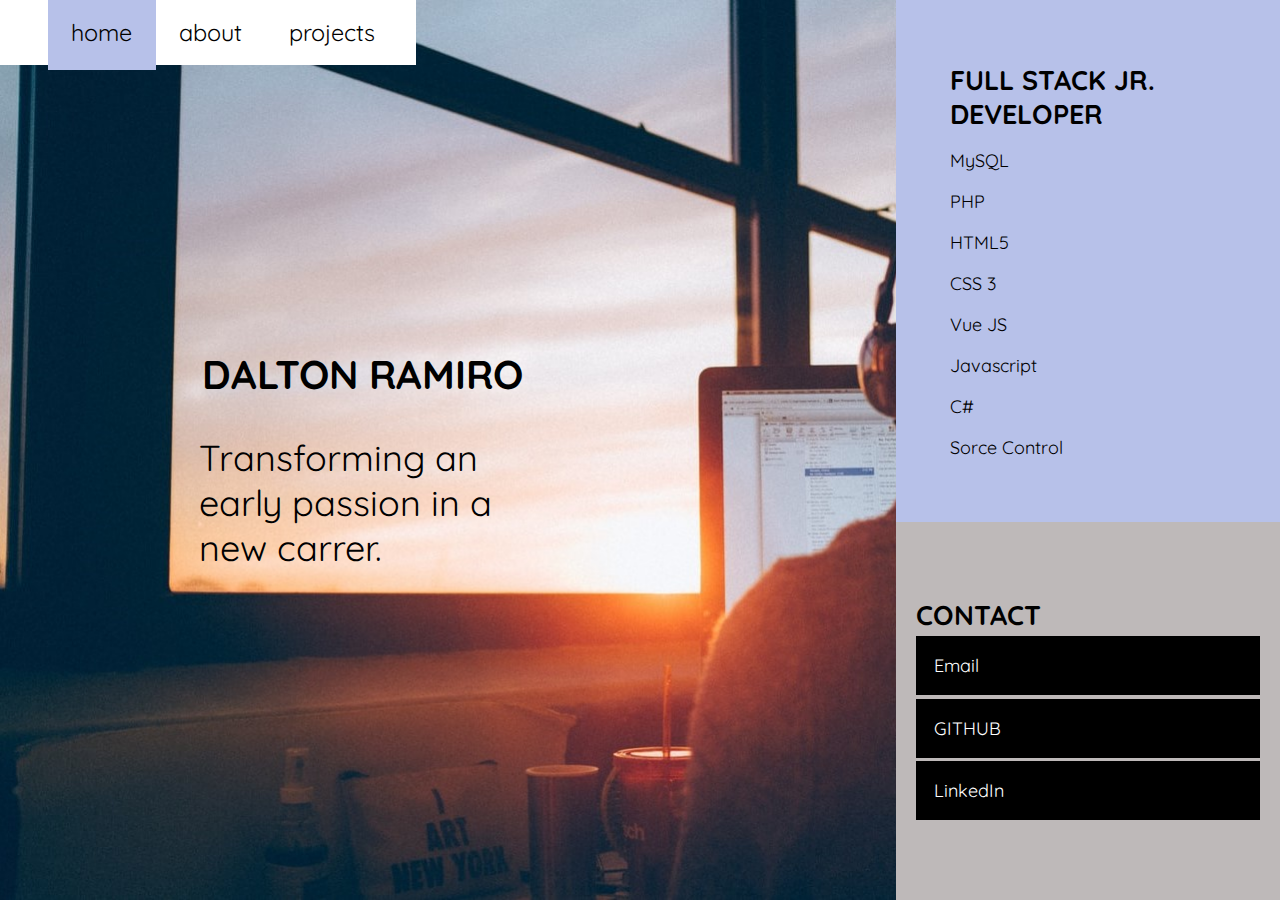
==== index.html @ 7834ac79 "First Commit" ====
<!DOCTYPE html>
<html lang="en">
  <head>
    <meta charset="UTF-8" />
    <meta name="viewport" content="width=device-width, initial-scale=1.0" />
    <meta http-equiv="X-UA-Compatible" content="ie=edge" />
    <link rel="stylesheet" href="css/main.css" />
    <title>Portifolio</title>
  </head>
  <body>
    <header>
      <nav>
        <ul>
          <li><a class="active" href="index.html">home</a></li>
          <li><a href="about.html">about</a></li>
          <li><a href="projects.html">projects</a></li>
        </ul>
      </nav>
    </header>

    <div class="wrapper">
      <section class="main">
        <div class="maininner">
          <h1>Dalton Ramiro</h1>
          <p>
            Transforming an early passion in a new carrer.
          </p>
        </div>
      </section>
      <section class="sidebar">
        <div class="sideinner">
          <h2>Full Stack Jr. Developer</h2>
          <p>MySQL</p>
          <p>PHP</p>
          <p>HTML5</p>
          <p>CSS 3</p>
          <p>Vue JS</p>
          <p>Javascript</p>
          <p>C#</p>
          <p>Sorce Control</p>
        </div>
      </section>
      <section class="contact">
        <div class="contactinner">
          <h2>contact</h2>
          <div class="blackbox">
            <a href="mailto:dalton_ramiro@hotmail.com">Email</a>
          </div>
          <div class="blackbox">
            <a href="https://github.com/carpazzo">GITHUB</a>
          </div>
          <div class="blackbox">
            <a href="https://www.linkedin.com/in/daltonramiro/">LinkedIn</a>
          </div>
        </div>
      </section>
    </div>
  </body>
</html>
---- css/main.css ----
@import url("https://fonts.googleapis.com/css?family=Quicksand&display=swap");
body,
html {
  margin: 0;
}

body {
  height: 100%;
  font-family: "Quicksand", sans-serif;
}

header {
  position: absolute;
  padding: 1em;
  z-index: 20;
  display: -webkit-box;
  display: -ms-flexbox;
  display: flex;
  -webkit-box-pack: justify;
      -ms-flex-pack: justify;
          justify-content: space-between;
  background: #f9f9f9;
}

header nav {
  padding-left: 30px;
  font-size: 1.2rem;
}

header a {
  text-decoration: none;
  color: black;
}

header nav ul {
  list-style-type: none;
  display: -webkit-box;
  display: -ms-flexbox;
  display: flex;
  -ms-flex-pack: distribute;
      justify-content: space-around;
  margin: 0;
  padding: 0;
}

header nav ul li a {
  padding: 1em;
  font-size: 1.3rem;
}

header nav ul .active {
  background-color: #b7c1e9;
  overflow: hidden;
}

.wrapper {
  display: -ms-grid;
  display: grid;
  -ms-grid-columns: auto;
      grid-template-columns: auto;
}

.wrapper section {
  padding: 3em;
}

.wrapper section h1,
.wrapper section h2 {
  text-transform: uppercase;
  margin: 0;
}

.wrapper section.main {
  background: url("../images/main.jpg");
  background-size: cover;
  padding-top: 6em;
}

.wrapper section.main h1 {
  font-size: 1.3rem;
  padding-left: 0.7em;
}

.wrapper section.main p {
  width: 60%;
  padding-left: 0.7em;
}

.wrapper section.about {
  background: url("../images/aboutback.jpg");
  background-size: cover;
  padding-top: 6em;
}

.wrapper section.about .aboutinner {
  background-color: white;
  padding: 2em;
}

.wrapper section.projects {
  background: url("../images/mobilecrop.jpg");
  background-size: cover;
  padding-top: 6em;
}

.wrapper section.sidebar {
  background-color: #b7c1e9;
}

.wrapper section.sidebar p {
  font-size: 1rem;
}

.wrapper .imgme {
  width: 250px;
  height: 250px;
}

.wrapper section.contact {
  background-color: #beb9b9;
}

.wrapper .blackbox {
  background-color: black;
  padding: 1em;
  margin-bottom: 0.2em;
  margin-top: 0.2em;
  width: calc(100% - 2em);
}

.wrapper .blackbox a {
  text-decoration: none;
  color: white;
}

.wrapper .site {
  border: 1px solid black;
  border-radius: 0.5em;
  padding: 2px 3px 2px 3px;
  text-decoration: none;
  background-color: #a3d7e4;
  margin-left: 1em;
}

.wrapper .repo {
  border: 1px solid black;
  border-radius: 0.5em;
  padding: 2px;
  text-decoration: none;
  background-color: #9a93bb;
  margin-left: 2em;
}

.wrapper .projects p {
  font-size: 22px;
}

@media only screen and (min-width: 768px) {
  html {
    font-size: 18px;
  }
}

@media only screen and (min-width: 1020px) {
  header {
    background: white;
    width: auto;
  }
  .wrapper {
    -ms-grid-columns: 70% auto;
        grid-template-columns: 70% auto;
    -ms-grid-rows: 60% auto;
        grid-template-rows: 60% auto;
        grid-template-areas: "main sidebar" "main contact";
    height: 100vh;
  }
  section.main {
    -ms-grid-row: 1;
    -ms-grid-row-span: 2;
    -ms-grid-column: 1;
    grid-area: main;
  }
  section.main .maininner {
    padding-left: 120px;
    font-size: 2em;
    width: 75%;
  }
  section.main .maininner h1 {
    font-size: 40px;
  }
  section.about {
    -ms-grid-row: 1;
    -ms-grid-row-span: 2;
    -ms-grid-column: 1;
    grid-area: main;
  }
  section.projects {
    -ms-grid-row: 1;
    -ms-grid-row-span: 2;
    -ms-grid-column: 1;
    grid-area: main;
  }
  section.sidebar {
    -ms-grid-row: 1;
    -ms-grid-column: 2;
    grid-area: sidebar;
  }
  section.contact {
    -ms-grid-row: 2;
    -ms-grid-column: 2;
    grid-area: contact;
    margin-top: -18px;
    padding: 20px;
  }
  section {
    display: -ms-grid;
    display: grid;
    -ms-grid-rows: auto;
        grid-template-rows: auto;
    -webkit-box-align: center;
        -ms-flex-align: center;
            align-items: center;
  }
}
/*# sourceMappingURL=main.css.map */
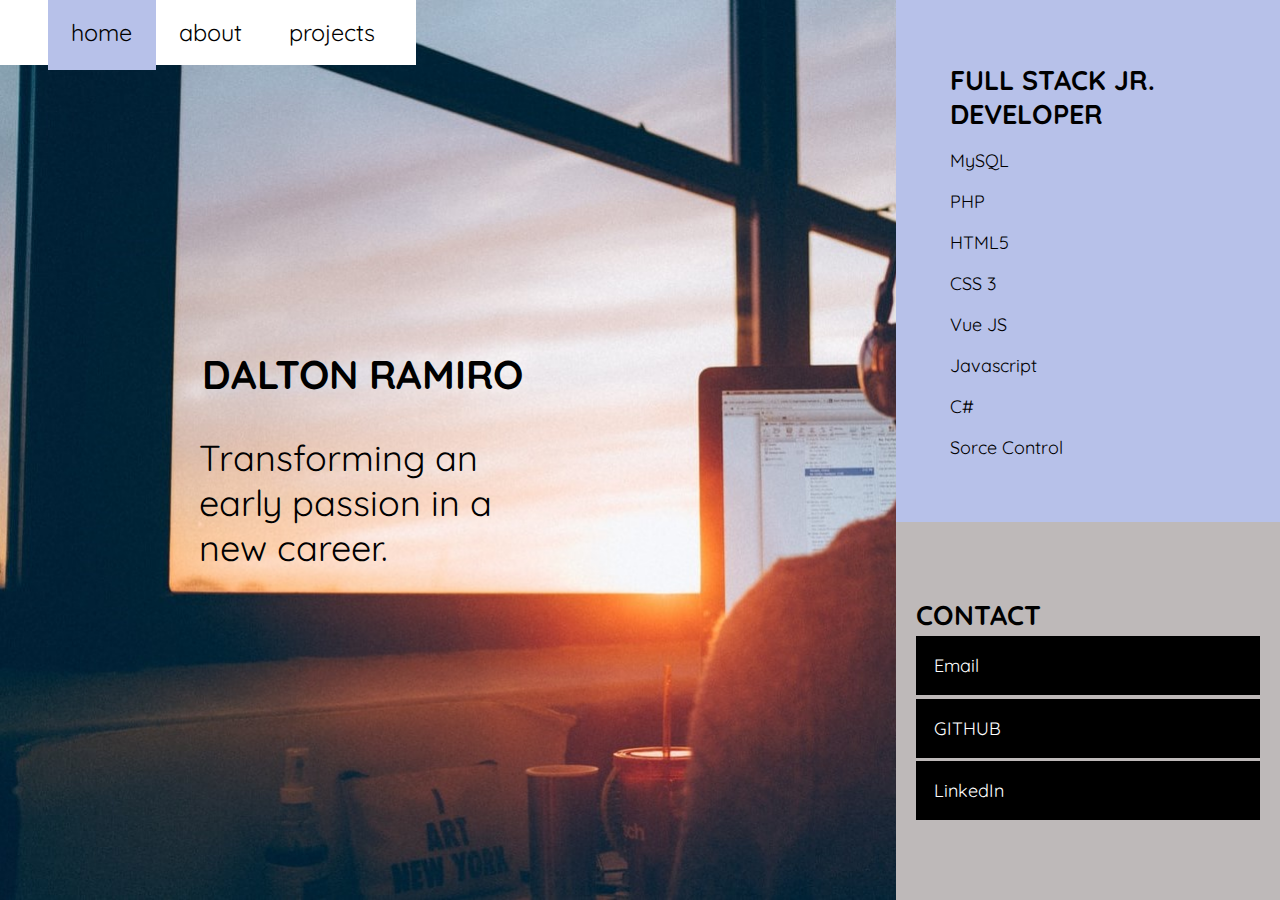
==== commit 3e72af27: "typo" ====
--- a/index.html
+++ b/index.html
@@ -4,6 +4,9 @@
     <meta charset="UTF-8" />
     <meta name="viewport" content="width=device-width, initial-scale=1.0" />
     <meta http-equiv="X-UA-Compatible" content="ie=edge" />
+    <meta name="description" content=" Dalton Ramiro searching for a change on the career,
+     self tought developer , doing courses at distance and online, strugling to choose the ide the framework or the path to follow , in search for enligthment.
+     #coder,#learningpath, #portifolio, #webdevelopment , #developer ,#career " >
     <link rel="stylesheet" href="css/main.css" />
     <title>Portifolio</title>
   </head>
@@ -23,7 +26,7 @@
         <div class="maininner">
           <h1>Dalton Ramiro</h1>
           <p>
-            Transforming an early passion in a new carrer.
+            Transforming an early passion in a new career.
           </p>
         </div>
       </section>
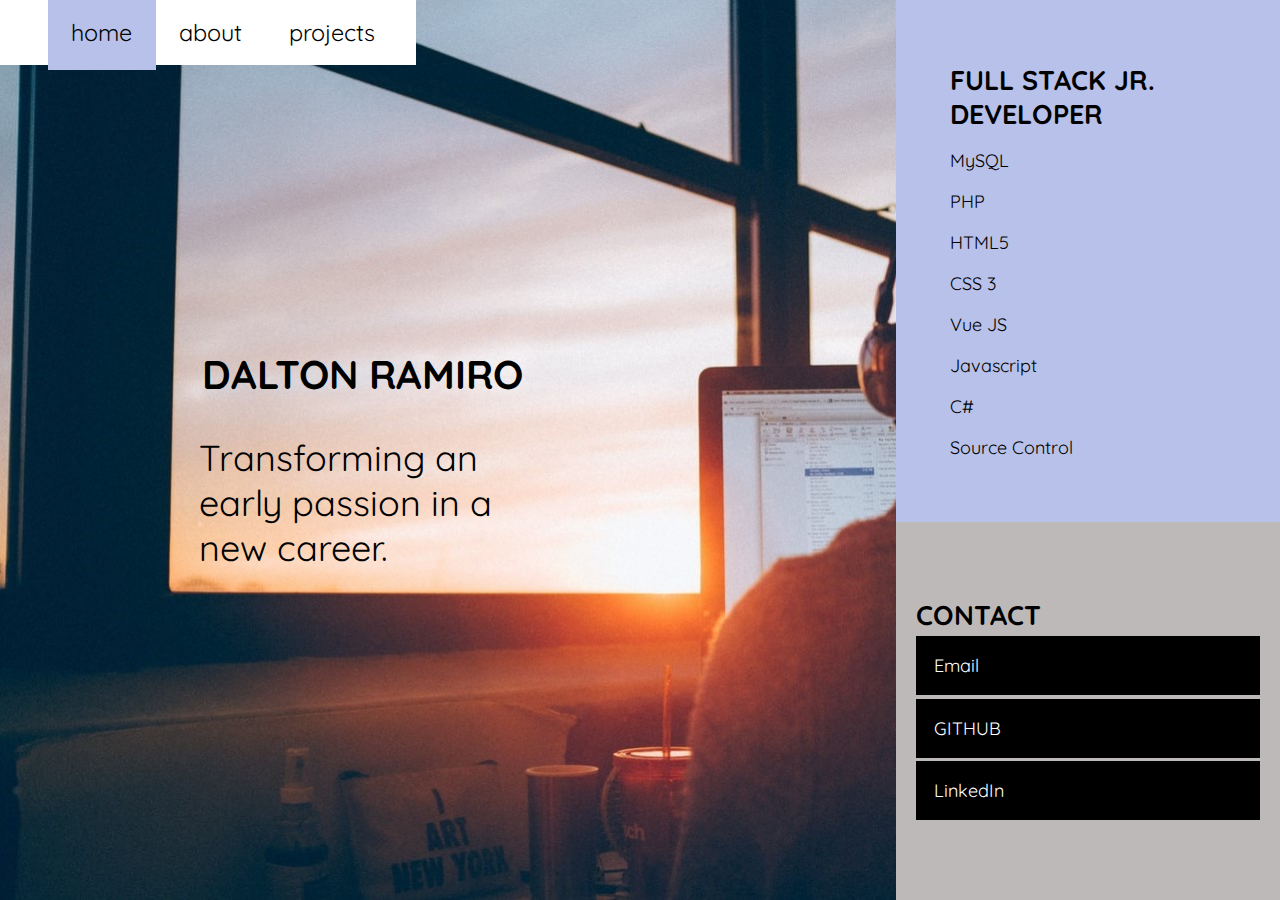
==== commit 83bdda14: "Update index.html" ====
--- a/index.html
+++ b/index.html
@@ -40,7 +40,7 @@
           <p>Vue JS</p>
           <p>Javascript</p>
           <p>C#</p>
-          <p>Sorce Control</p>
+          <p>Source Control</p>
         </div>
       </section>
       <section class="contact">
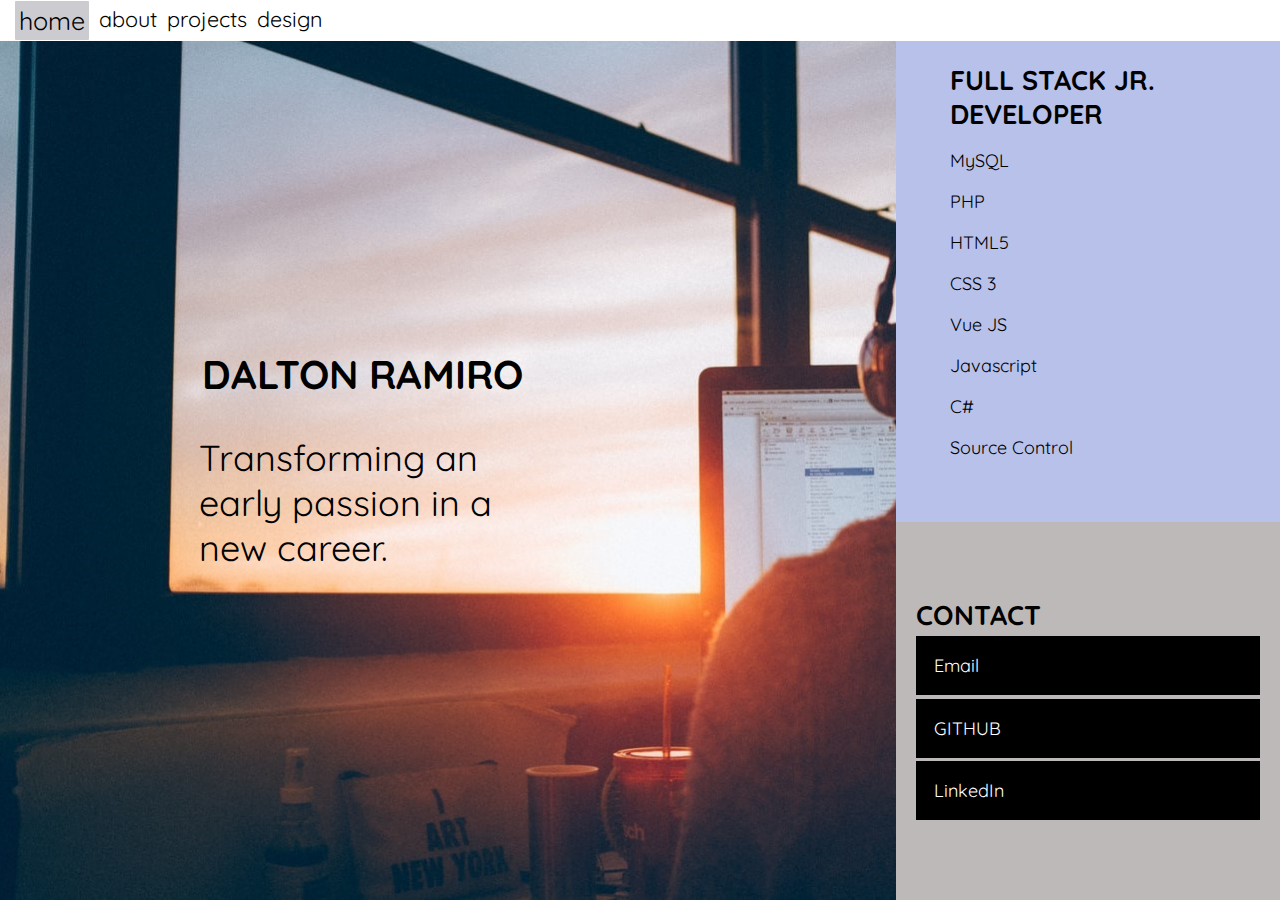
==== commit 4c33defc: "changes" ====
--- a/index.html
+++ b/index.html
@@ -4,11 +4,14 @@
     <meta charset="UTF-8" />
     <meta name="viewport" content="width=device-width, initial-scale=1.0" />
     <meta http-equiv="X-UA-Compatible" content="ie=edge" />
-    <meta name="description" content=" Dalton Ramiro searching for a change on the career,
-     self tought developer , doing courses at distance and online, strugling to choose the ide the framework or the path to follow , in search for enligthment.
-     #coder,#learningpath, #portifolio, #webdevelopment , #developer ,#career " >
+    <meta
+      name="description"
+      content=" Dalton Ramiro searching for a change on the career,
+     self tought developer , doing courses at distance online, strugling to choose the ide, the framework or the path to follow , in search for enligthment.
+     #code,#learningpath, #portfolio, #webdevelopment , #developer ,#career "
+    />
     <link rel="stylesheet" href="css/main.css" />
-    <title>Portifolio</title>
+    <title>Portfolio</title>
   </head>
   <body>
     <header>
@@ -17,6 +20,9 @@
           <li><a class="active" href="index.html">home</a></li>
           <li><a href="about.html">about</a></li>
           <li><a href="projects.html">projects</a></li>
+          <li>
+            <a href="designprojects.html">design</a>
+          </li>
         </ul>
       </nav>
     </header>
@@ -53,7 +59,7 @@
             <a href="https://github.com/carpazzo">GITHUB</a>
           </div>
           <div class="blackbox">
-            <a href="https://www.linkedin.com/in/daltonramiro/">LinkedIn</a>
+            <a href="https://www.linkedin.com/in/daltonramiro">LinkedIn</a>
           </div>
         </div>
       </section>
--- a/css/main.css
+++ b/css/main.css
@@ -11,7 +11,6 @@
 
 header {
   position: absolute;
-  padding: 1em;
   z-index: 20;
   display: -webkit-box;
   display: -ms-flexbox;
@@ -20,11 +19,11 @@
       -ms-flex-pack: justify;
           justify-content: space-between;
   background: #f9f9f9;
+  width: 100vw;
 }
 
 header nav {
-  padding-left: 30px;
-  font-size: 1.2rem;
+  padding: 5px;
 }
 
 header a {
@@ -44,13 +43,15 @@
 }
 
 header nav ul li a {
-  padding: 1em;
-  font-size: 1.3rem;
+  margin-left: 10px;
+  font-size: 1.2rem;
 }
 
 header nav ul .active {
-  background-color: #b7c1e9;
-  overflow: hidden;
+  background-color: #797b8562;
+  padding: 4px;
+  font-size: 1.4rem;
+  border-radius: 1px;
 }
 
 .wrapper {
@@ -89,12 +90,16 @@
 .wrapper section.about {
   background: url("../images/aboutback.jpg");
   background-size: cover;
-  padding-top: 6em;
 }
 
 .wrapper section.about .aboutinner {
   background-color: white;
-  padding: 2em;
+  padding: 4px;
+}
+
+.wrapper section.designproj {
+  background-color: #797b8562;
+  padding-top: 6em;
 }
 
 .wrapper section.projects {
@@ -155,16 +160,39 @@
   font-size: 22px;
 }
 
+.wrapper .design {
+  display: -webkit-box;
+  display: -ms-flexbox;
+  display: flex;
+  -ms-flex-wrap: wrap;
+      flex-wrap: wrap;
+  -ms-flex-pack: distribute;
+      justify-content: space-around;
+}
+
+.wrapper .design .sample {
+  width: 10rem;
+  height: 10rem;
+  margin-bottom: 20px;
+  -webkit-transition: 0.5s;
+  transition: 0.5s;
+}
+
+.wrapper .design .sample:hover {
+  -webkit-transform: scale(1.8);
+          transform: scale(1.8);
+}
+
 @media only screen and (min-width: 768px) {
   html {
     font-size: 18px;
   }
 }
 
-@media only screen and (min-width: 1020px) {
+@media only screen and (min-width: 768px) and (min-width: 1020px) {
   header {
     background: white;
-    width: auto;
+    width: 100vw;
   }
   .wrapper {
     -ms-grid-columns: 70% auto;
@@ -201,6 +229,12 @@
     -ms-grid-column: 1;
     grid-area: main;
   }
+  section.designproj {
+    -ms-grid-row: 1;
+    -ms-grid-row-span: 2;
+    -ms-grid-column: 1;
+    grid-area: main;
+  }
   section.sidebar {
     -ms-grid-row: 1;
     -ms-grid-column: 2;
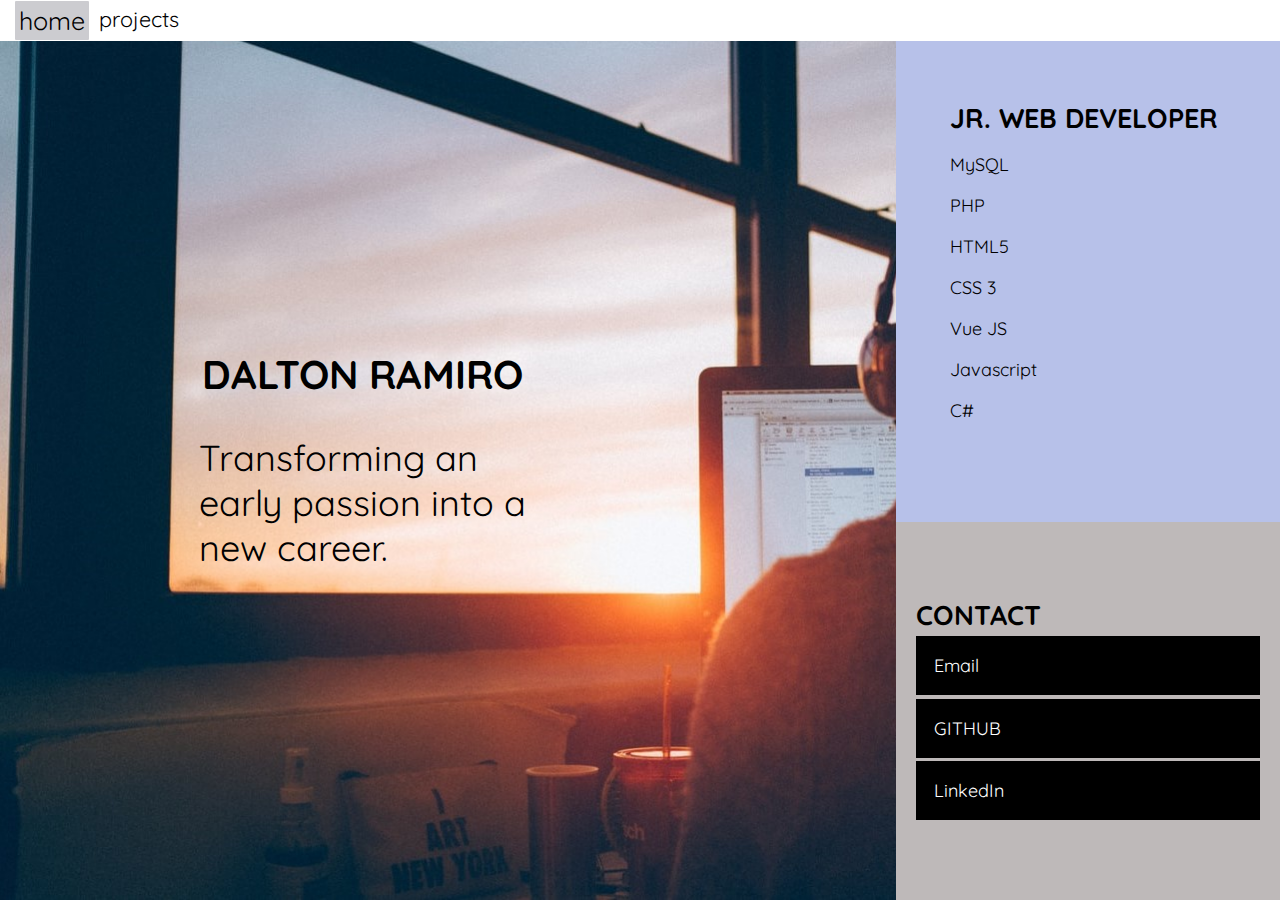
==== commit a9adacf1: "Update index" ====
--- a/index.html
+++ b/index.html
@@ -7,9 +7,10 @@
     <meta
       name="description"
       content=" Dalton Ramiro searching for a change on the career,
-     self tought developer , doing courses at distance online, strugling to choose the ide, the framework or the path to follow , in search for enligthment.
+     self tought developer , doing courses at distance online, strugling to choose the IDE, the framework or the path to follow , in search for enligthment.
      #code,#learningpath, #portfolio, #webdevelopment , #developer ,#career "
     />
+    <meta name="google-site-verification" content="qoEi_kVMGK-U-x1W1UE6RC7tgcl0FoJ-4ZlnOMKXkvU" />
     <link rel="stylesheet" href="css/main.css" />
     <title>Portfolio</title>
   </head>
@@ -18,11 +19,7 @@
       <nav>
         <ul>
           <li><a class="active" href="index.html">home</a></li>
-          <li><a href="about.html">about</a></li>
           <li><a href="projects.html">projects</a></li>
-          <li>
-            <a href="designprojects.html">design</a>
-          </li>
         </ul>
       </nav>
     </header>
@@ -32,13 +29,13 @@
         <div class="maininner">
           <h1>Dalton Ramiro</h1>
           <p>
-            Transforming an early passion in a new career.
+            Transforming an early passion into a new career.
           </p>
         </div>
       </section>
       <section class="sidebar">
         <div class="sideinner">
-          <h2>Full Stack Jr. Developer</h2>
+          <h2>Jr. Web Developer</h2>
           <p>MySQL</p>
           <p>PHP</p>
           <p>HTML5</p>
@@ -46,7 +43,7 @@
           <p>Vue JS</p>
           <p>Javascript</p>
           <p>C#</p>
-          <p>Source Control</p>
+          
         </div>
       </section>
       <section class="contact">
